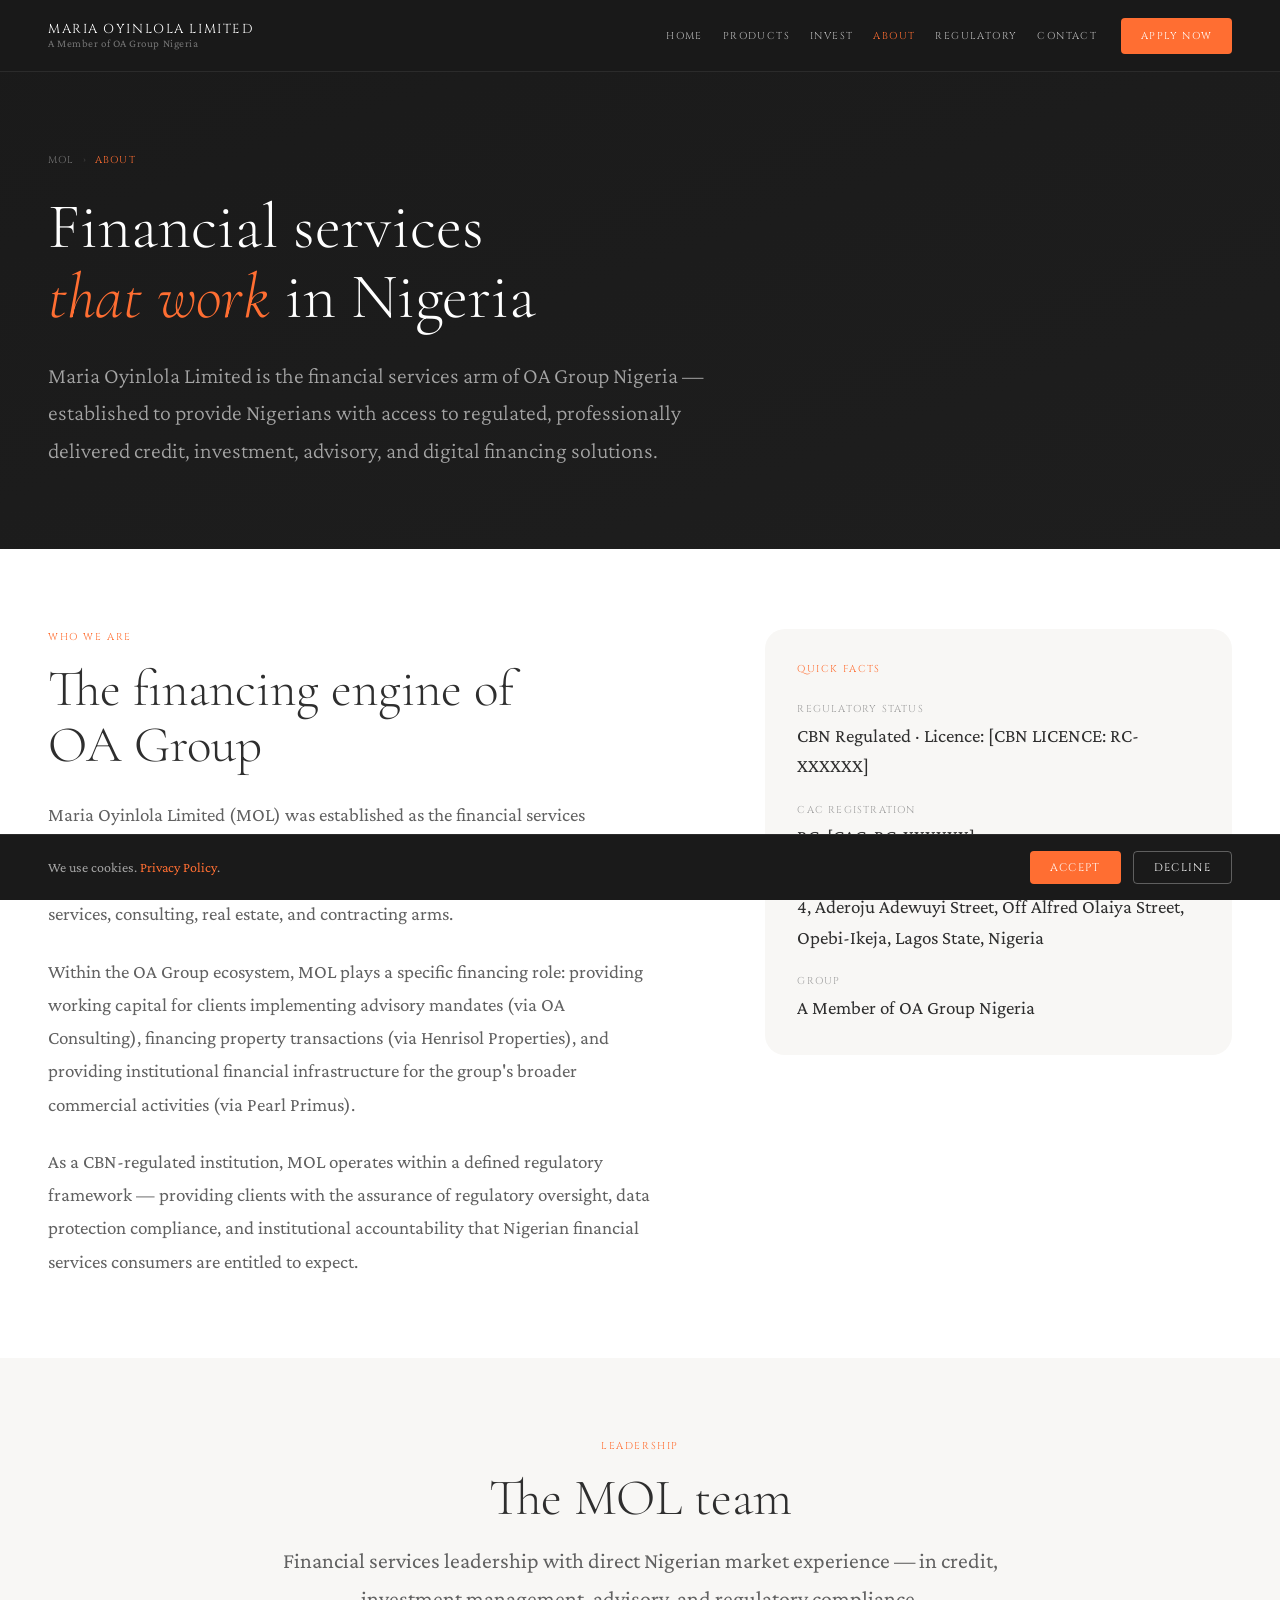
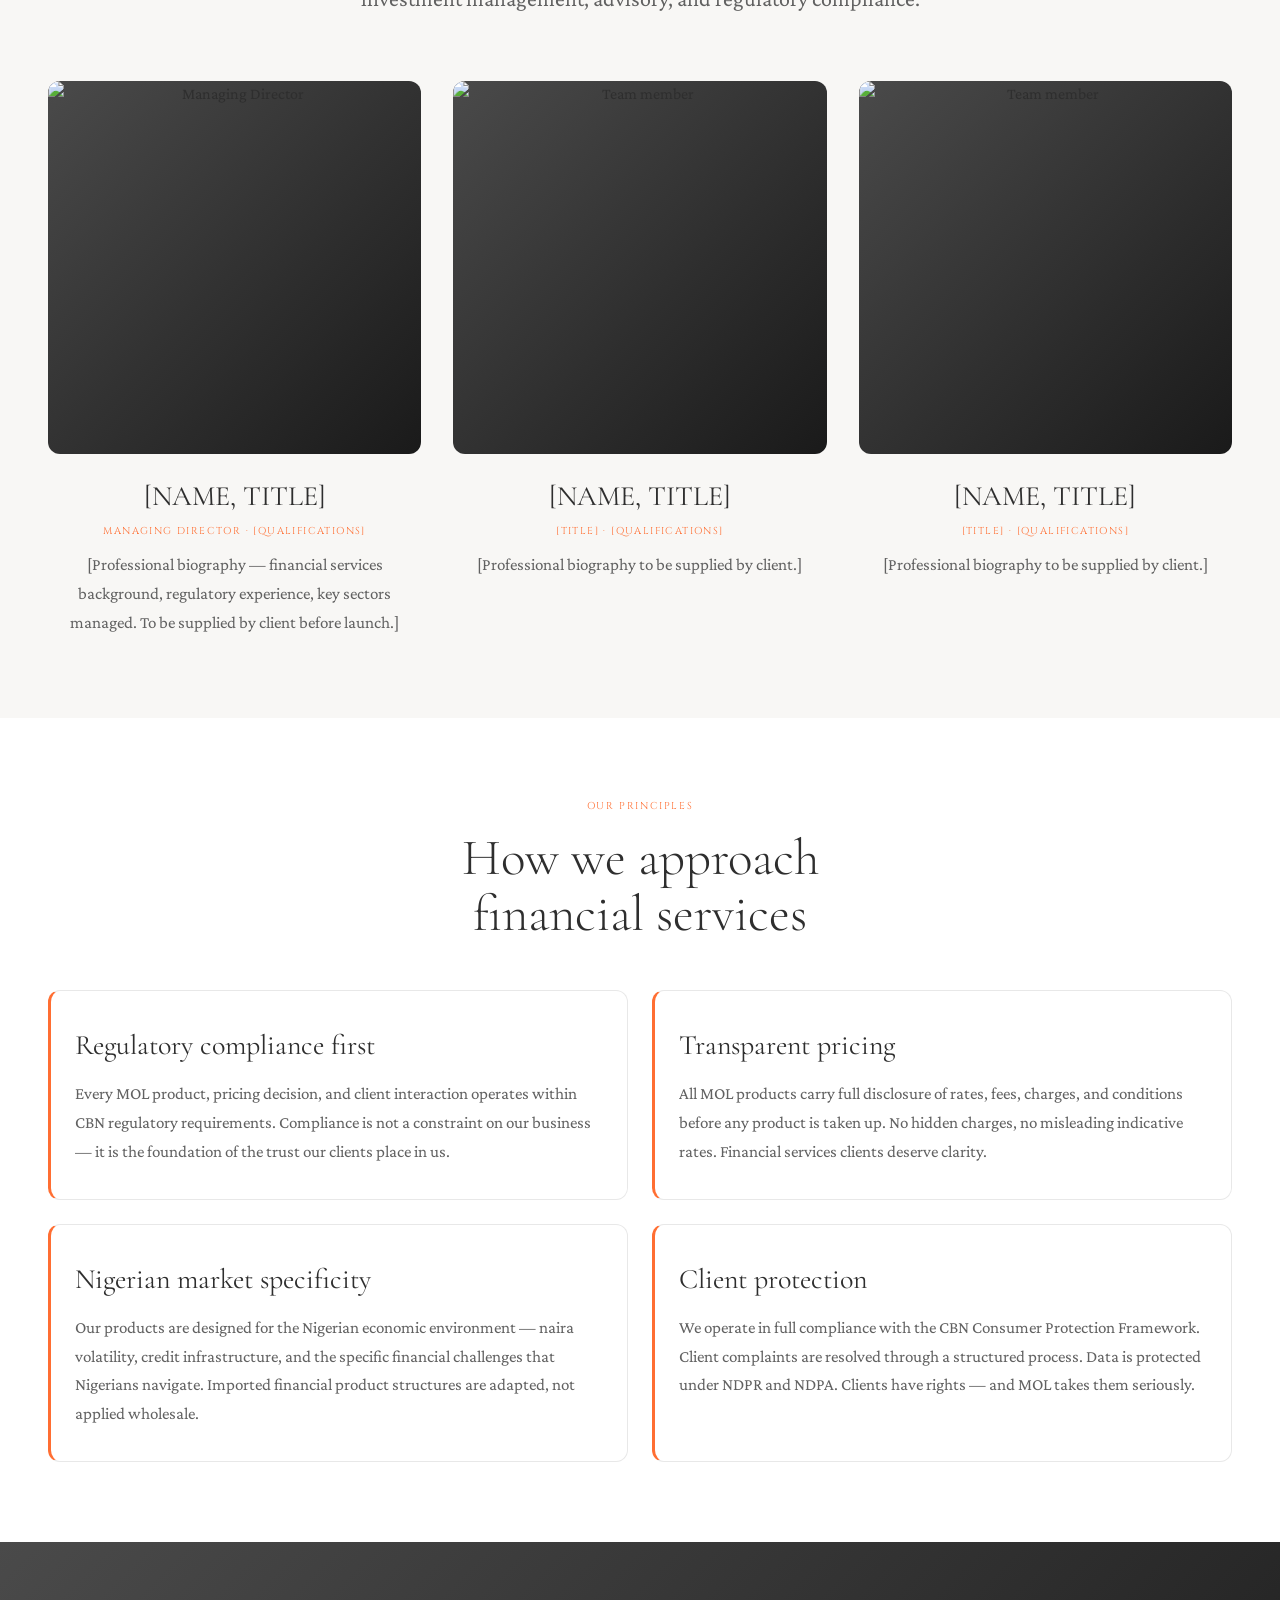
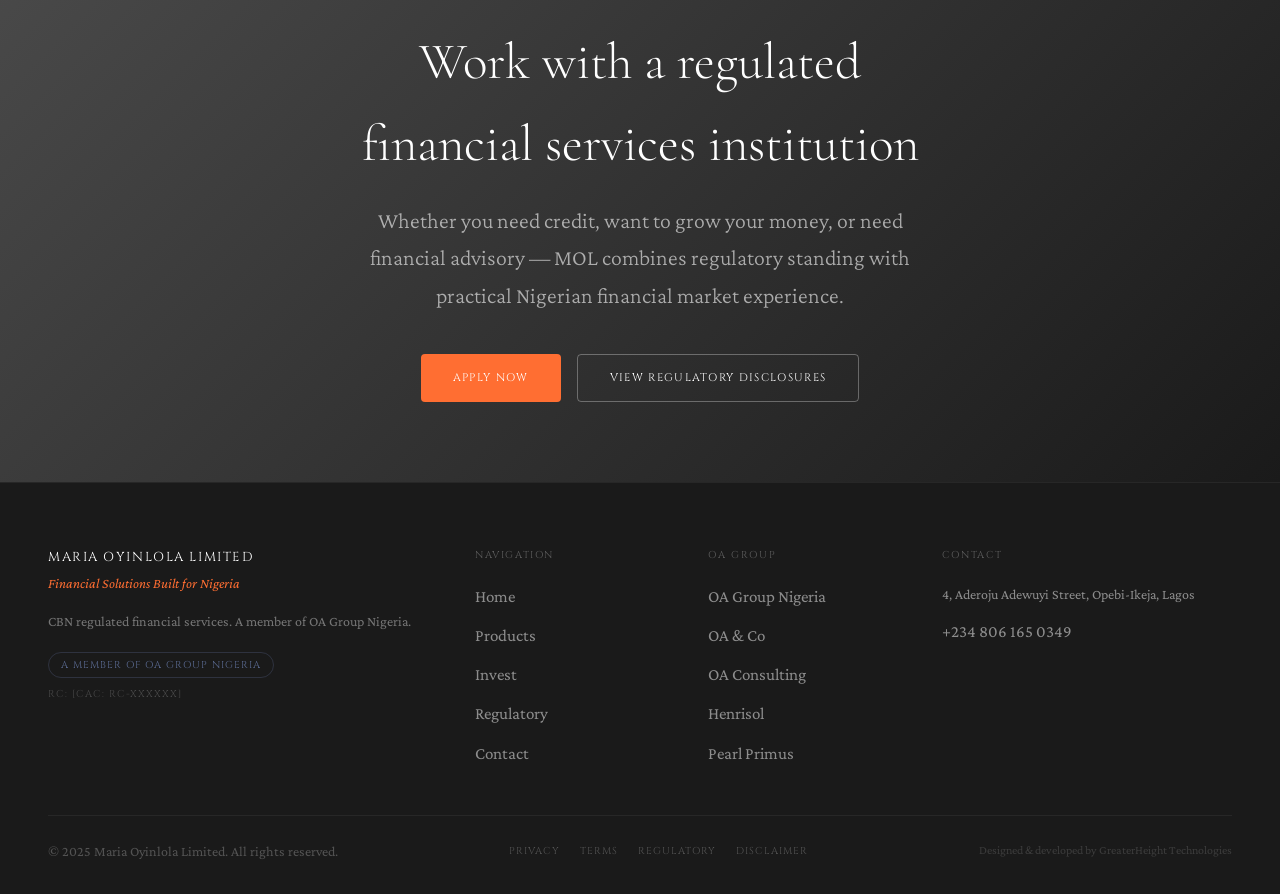
==== about/index.html @ 2ae00f6a "Update" ====
<!DOCTYPE html>
<html lang="en">
<head>
  <meta charset="UTF-8"><meta name="viewport" content="width=device-width, initial-scale=1.0">
  <title>About — Maria Oyinlola Limited | Regulated Financial Services | Lagos, Nigeria</title>
  <meta name="description" content="About Maria Oyinlola Limited — the financial services arm of OA Group Nigeria. Our institutional foundation, regulatory standing, team, and approach to financial services.">
  <link rel="canonical" href="https://mol.oagroupng.com/about/">
  <link rel="preconnect" href="https://fonts.googleapis.com"><link rel="preconnect" href="https://fonts.gstatic.com" crossorigin>
  <link href="https://fonts.googleapis.com/css2?family=Cinzel:wght@400;600;700&family=Cormorant+Garamond:ital,wght@0,300;0,400;0,600;1,300;1,400&family=Crimson+Pro:ital,wght@0,300;0,400;0,500;0,600;1,300;1,400&display=swap" rel="stylesheet">
  <link rel="stylesheet" href="/css/variables.css"><link rel="stylesheet" href="/css/styles.css"><link rel="stylesheet" href="/css/animations.css"><link rel="stylesheet" href="/css/responsive.css">
  <style>
    .page-hero{background:linear-gradient(160deg,var(--dark-bg) 0%,#1E1E1E 100%);padding-top:calc(var(--nav-height) + var(--sp-20));padding-bottom:var(--sp-20);}
    .team-grid{display:grid;grid-template-columns:repeat(3,1fr);gap:var(--sp-8);}
    .team-card{text-align:center;}
    .team-card__img{aspect-ratio:1;border-radius:var(--radius-lg);background:linear-gradient(135deg,var(--mol-grey-dark),var(--dark-bg));margin-bottom:var(--sp-5);overflow:hidden;}
    .team-card__img img{width:100%;height:100%;object-fit:cover;}
    .team-card__name{font-family:var(--font-display);font-size:var(--text-2xl);font-weight:400;color:var(--grey-800);margin-bottom:var(--sp-1);}
    .team-card__title{font-family:var(--font-label);font-size:10px;letter-spacing:0.14em;text-transform:uppercase;color:var(--mol-orange);margin-bottom:var(--sp-3);}
    .team-card__bio{font-family:var(--font-body);font-size:var(--text-base);color:var(--grey-600);line-height:1.7;}
    .pillar-grid{display:grid;grid-template-columns:repeat(2,1fr);gap:var(--sp-6);}
    .pillar{padding:var(--sp-8) var(--sp-6);border:1px solid var(--grey-100);border-radius:var(--radius-lg);border-left:3px solid var(--mol-orange);}
    .pillar__title{font-family:var(--font-display);font-size:var(--text-2xl);font-weight:400;color:var(--grey-800);margin-bottom:var(--sp-3);}
    .pillar__desc{font-family:var(--font-body);font-size:var(--text-base);color:var(--grey-600);line-height:1.7;}
    @media(max-width:1024px){.team-grid{grid-template-columns:repeat(2,1fr);}}
    @media(max-width:768px){.team-grid{grid-template-columns:1fr;}.pillar-grid{grid-template-columns:1fr;}}
  </style>
</head>
<body>
  <a href="#main" class="skip-link">Skip to main content</a>
  <nav class="nav" id="mainNav" role="navigation" aria-label="Main navigation">
    <div class="nav__inner">
      <a href="/" class="nav__logo"><span class="nav__logo-name">Maria Oyinlola Limited</span><span class="nav__logo-sub">A Member of OA Group Nigeria</span></a>
      <div class="nav__links"><a href="/" class="nav__link">Home</a><a href="/products/" class="nav__link">Products</a><a href="/invest/" class="nav__link">Invest</a><a href="/about/" class="nav__link nav__link--active">About</a><a href="/regulatory/" class="nav__link">Regulatory</a><a href="/contact/" class="nav__link">Contact</a></div>
      <a href="/contact/" class="nav__cta">Apply Now</a>
      <button class="nav__hamburger" id="navHamburger" aria-label="Open menu" aria-expanded="false" aria-controls="mobileMenu"><span></span><span></span><span></span></button>
    </div>
  </nav>
  <div class="nav__mobile" id="mobileMenu"><a href="/" class="nav__link">Home</a><a href="/products/" class="nav__link">Products</a><a href="/invest/" class="nav__link">Invest</a><a href="/about/" class="nav__link">About</a><a href="/regulatory/" class="nav__link">Regulatory</a><a href="/contact/" class="nav__link">Contact</a><a href="/contact/" class="nav__cta" style="margin-top:var(--sp-4);">Apply Now</a></div>

  <main id="main">
    <section class="page-hero">
      <div class="container">
        <nav aria-label="Breadcrumb" class="breadcrumb"><a href="/">MOL</a><span class="breadcrumb__sep">›</span><span class="breadcrumb__current">About</span></nav>
        <h1 style="font-family:var(--font-display);font-weight:300;font-size:clamp(2.5rem,5vw,5rem);color:var(--white);line-height:1.1;max-width:16ch;margin-bottom:var(--sp-6);">Financial services <em style="color:var(--mol-orange);">that work</em> in Nigeria</h1>
        <p style="font-family:var(--font-body);font-size:var(--text-xl);color:rgba(255,255,255,0.6);max-width:55ch;font-weight:300;line-height:1.7;">Maria Oyinlola Limited is the financial services arm of OA Group Nigeria — established to provide Nigerians with access to regulated, professionally delivered credit, investment, advisory, and digital financing solutions.</p>
      </div>
    </section>

    <section class="section">
      <div class="container">
        <div class="two-col two-col--wide">
          <div>
            <span class="section-label reveal">Who We Are</span>
            <h2 class="section-title reveal reveal--delay-1">The financing engine of OA Group</h2>
            <p class="section-body reveal reveal--delay-2" style="margin-bottom:var(--sp-6);">Maria Oyinlola Limited (MOL) was established as the financial services company within OA Group Nigeria — providing the group's ecosystem with a regulated financing capability that complements the group's professional services, consulting, real estate, and contracting arms.</p>
            <p class="section-body reveal reveal--delay-3" style="margin-bottom:var(--sp-6);">Within the OA Group ecosystem, MOL plays a specific financing role: providing working capital for clients implementing advisory mandates (via OA Consulting), financing property transactions (via Henrisol Properties), and providing institutional financial infrastructure for the group's broader commercial activities (via Pearl Primus).</p>
            <p class="section-body reveal reveal--delay-4">As a CBN-regulated institution, MOL operates within a defined regulatory framework — providing clients with the assurance of regulatory oversight, data protection compliance, and institutional accountability that Nigerian financial services consumers are entitled to expect.</p>
          </div>
          <div class="reveal reveal--delay-1">
            <div style="background:var(--off-white);border-radius:var(--radius-xl);padding:var(--sp-8);">
              <div style="font-family:var(--font-label);font-size:10px;letter-spacing:0.14em;text-transform:uppercase;color:var(--mol-orange);margin-bottom:var(--sp-6);">Quick Facts</div>
              <div style="display:flex;flex-direction:column;gap:var(--sp-5);">
                <div><div style="font-family:var(--font-label);font-size:10px;letter-spacing:0.12em;text-transform:uppercase;color:var(--grey-400);margin-bottom:var(--sp-1);">Regulatory Status</div><div style="font-family:var(--font-body);font-size:var(--text-lg);color:var(--grey-800);">CBN Regulated · Licence: [CBN LICENCE: RC-XXXXXX]</div></div>
                <div><div style="font-family:var(--font-label);font-size:10px;letter-spacing:0.12em;text-transform:uppercase;color:var(--grey-400);margin-bottom:var(--sp-1);">CAC Registration</div><div style="font-family:var(--font-body);font-size:var(--text-lg);color:var(--grey-800);">RC: [CAC: RC-XXXXXX]</div></div>
                <div><div style="font-family:var(--font-label);font-size:10px;letter-spacing:0.12em;text-transform:uppercase;color:var(--grey-400);margin-bottom:var(--sp-1);">Registered Office</div><div style="font-family:var(--font-body);font-size:var(--text-lg);color:var(--grey-800);">4, Aderoju Adewuyi Street, Off Alfred Olaiya Street, Opebi-Ikeja, Lagos State, Nigeria</div></div>
                <div><div style="font-family:var(--font-label);font-size:10px;letter-spacing:0.12em;text-transform:uppercase;color:var(--grey-400);margin-bottom:var(--sp-1);">Group</div><div style="font-family:var(--font-body);font-size:var(--text-lg);color:var(--grey-800);">A Member of OA Group Nigeria</div></div>
              </div>
            </div>
          </div>
        </div>
      </div>
    </section>

    <section class="section" style="background:var(--off-white);">
      <div class="container">
        <div style="text-align:center;margin-bottom:var(--sp-16);">
          <span class="section-label reveal">Leadership</span>
          <h2 class="section-title reveal reveal--delay-1" style="margin:0 auto var(--sp-4);">The MOL team</h2>
          <p class="lead reveal reveal--delay-2" style="margin:0 auto;text-align:center;">Financial services leadership with direct Nigerian market experience — in credit, investment management, advisory, and regulatory compliance.</p>
        </div>
        <div class="team-grid">
          <div class="team-card reveal">
            <div class="team-card__img"><img src="/images/principal-1.jpg" alt="Managing Director" loading="lazy"></div>
            <h3 class="team-card__name">[NAME, TITLE]</h3>
            <div class="team-card__title">Managing Director · [Qualifications]</div>
            <p class="team-card__bio">[Professional biography — financial services background, regulatory experience, key sectors managed. To be supplied by client before launch.]</p>
          </div>
          <div class="team-card reveal reveal--delay-1">
            <div class="team-card__img"><img src="/images/principal-2.jpg" alt="Team member" loading="lazy"></div>
            <h3 class="team-card__name">[NAME, TITLE]</h3>
            <div class="team-card__title">[Title] · [Qualifications]</div>
            <p class="team-card__bio">[Professional biography to be supplied by client.]</p>
          </div>
          <div class="team-card reveal reveal--delay-2">
            <div class="team-card__img"><img src="/images/principal-3.jpg" alt="Team member" loading="lazy"></div>
            <h3 class="team-card__name">[NAME, TITLE]</h3>
            <div class="team-card__title">[Title] · [Qualifications]</div>
            <p class="team-card__bio">[Professional biography to be supplied by client.]</p>
          </div>
        </div>
      </div>
    </section>

    <section class="section">
      <div class="container">
        <div style="text-align:center;margin-bottom:var(--sp-12);">
          <span class="section-label reveal">Our Principles</span>
          <h2 class="section-title reveal reveal--delay-1" style="margin:0 auto var(--sp-4);">How we approach financial services</h2>
        </div>
        <div class="pillar-grid">
          <div class="pillar reveal">
            <h3 class="pillar__title">Regulatory compliance first</h3>
            <p class="pillar__desc">Every MOL product, pricing decision, and client interaction operates within CBN regulatory requirements. Compliance is not a constraint on our business — it is the foundation of the trust our clients place in us.</p>
          </div>
          <div class="pillar reveal reveal--delay-1">
            <h3 class="pillar__title">Transparent pricing</h3>
            <p class="pillar__desc">All MOL products carry full disclosure of rates, fees, charges, and conditions before any product is taken up. No hidden charges, no misleading indicative rates. Financial services clients deserve clarity.</p>
          </div>
          <div class="pillar reveal reveal--delay-2">
            <h3 class="pillar__title">Nigerian market specificity</h3>
            <p class="pillar__desc">Our products are designed for the Nigerian economic environment — naira volatility, credit infrastructure, and the specific financial challenges that Nigerians navigate. Imported financial product structures are adapted, not applied wholesale.</p>
          </div>
          <div class="pillar reveal reveal--delay-3">
            <h3 class="pillar__title">Client protection</h3>
            <p class="pillar__desc">We operate in full compliance with the CBN Consumer Protection Framework. Client complaints are resolved through a structured process. Data is protected under NDPR and NDPA. Clients have rights — and MOL takes them seriously.</p>
          </div>
        </div>
      </div>
    </section>

    <section class="cta-banner">
      <div class="cta-banner__content">
        <h2 class="cta-banner__title reveal">Work with a regulated financial services institution</h2>
        <p class="cta-banner__sub reveal reveal--delay-1">Whether you need credit, want to grow your money, or need financial advisory — MOL combines regulatory standing with practical Nigerian financial market experience.</p>
        <div class="cta-banner__actions reveal reveal--delay-2">
          <a href="/contact/" class="btn btn-orange">Apply Now</a>
          <a href="/regulatory/" class="btn btn-outline">View Regulatory Disclosures</a>
        </div>
      </div>
    </section>
  </main>

  <footer class="footer" role="contentinfo"><div class="container"><div class="footer__grid"><div><div class="footer__brand-name">Maria Oyinlola Limited</div><div class="footer__brand-tag">Financial Solutions Built for Nigeria</div><p class="footer__desc">CBN regulated financial services. A member of OA Group Nigeria.</p><a href="https://oagroupng.com" class="footer__group-badge" target="_blank" rel="noopener">A Member of OA Group Nigeria</a><div class="footer__cac">RC: [CAC: RC-XXXXXX]</div></div><div><div class="footer__col-title">Navigation</div><nav class="footer__links"><a href="/" class="footer__link">Home</a><a href="/products/" class="footer__link">Products</a><a href="/invest/" class="footer__link">Invest</a><a href="/regulatory/" class="footer__link">Regulatory</a><a href="/contact/" class="footer__link">Contact</a></nav></div><div><div class="footer__col-title">OA Group</div><nav class="footer__links"><a href="https://oagroupng.com" class="footer__link" target="_blank" rel="noopener">OA Group Nigeria</a><a href="https://olusola-adekanola.oagroupng.com" class="footer__link" target="_blank" rel="noopener">OA & Co</a><a href="https://oaconsulting.oagroupng.com" class="footer__link" target="_blank" rel="noopener">OA Consulting</a><a href="https://henrisol.oagroupng.com" class="footer__link" target="_blank" rel="noopener">Henrisol</a><a href="https://pearlprimus.oagroupng.com" class="footer__link" target="_blank" rel="noopener">Pearl Primus</a></nav></div><div><div class="footer__col-title">Contact</div><address style="font-style:normal;"><p class="footer__contact-item">4, Aderoju Adewuyi Street, Opebi-Ikeja, Lagos</p><p class="footer__contact-item"><a href="tel:+2348061650349" class="footer__link">+234 806 165 0349</a></p></address></div></div><div class="footer__bottom"><p class="footer__copy">© 2025 Maria Oyinlola Limited. All rights reserved.</p><nav class="footer__legal"><a href="/privacy/">Privacy</a><a href="/terms/">Terms</a><a href="/regulatory/">Regulatory</a><a href="/disclaimer/">Disclaimer</a></nav><p class="footer__dev">Designed & developed by GreaterHeight Technologies</p></div></div></footer>
  <button id="backToTop" aria-label="Back to top" style="position:fixed;bottom:2rem;right:2rem;width:44px;height:44px;border-radius:50%;background:var(--mol-orange);border:none;color:var(--white);font-size:18px;display:flex;align-items:center;justify-content:center;opacity:0;pointer-events:none;transition:opacity 0.3s;z-index:500;cursor:pointer;">↑</button>
  <div class="cookie-banner" id="cookieBanner"><p class="cookie-banner__text">We use cookies. <a href="/privacy/" style="color:var(--mol-orange);">Privacy Policy</a>.</p><div class="cookie-banner__actions"><button id="cookieAccept" class="btn btn-orange" style="padding:0.5rem 1.25rem;font-size:11px;">Accept</button><button id="cookieDecline" class="btn btn-outline" style="padding:0.5rem 1.25rem;font-size:11px;">Decline</button></div></div>
  <script src="/js/navigation.js" defer></script><script src="/js/main.js" defer></script>
</body>
</html>
---- css/variables.css ----
/* ============================================================
   MOL — Maria Oyinlola Limited — CSS Custom Properties
   Primary: #707070 | Accent: #FF6E32 | Support: #D9D9D9
   ============================================================ */
:root {
  --mol-grey:       #707070;
  --mol-grey-dark:  #4A4A4A;
  --mol-grey-mid:   #5C5C5C;
  --mol-grey-light: #D9D9D9;
  --mol-orange:     #FF6E32;
  --mol-orange-dark:#E05A20;
  --mol-orange-pale:#FFF0E8;
  --dark-bg:        #1A1A1A;
  --dark-mid:       #242424;
  --dark-card:      #2E2E2E;
  --white:          #FFFFFF;
  --off-white:      #F8F7F5;
  --grey-50:        #F5F5F5;
  --grey-100:       #E8E8E8;
  --grey-200:       #D0D0D0;
  --grey-400:       #9E9E9E;
  --grey-600:       #616161;
  --grey-700:       #424242;
  --grey-800:       #2E2E2E;
  --group-blue:     #5C6C94;
  --font-display:   'Cormorant Garamond', Georgia, serif;
  --font-label:     'Cinzel', 'Times New Roman', serif;
  --font-body:      'Crimson Pro', Georgia, serif;
  --text-xs:   0.75rem;    --text-sm:   0.875rem;
  --text-base: 1.0625rem;  --text-lg:   1.1875rem;
  --text-xl:   1.375rem;   --text-2xl:  1.75rem;
  --text-3xl:  2.25rem;    --text-4xl:  2.875rem;
  --text-5xl:  3.75rem;    --text-6xl:  5rem;
  --sp-1:0.25rem; --sp-2:0.5rem;  --sp-3:0.75rem; --sp-4:1rem;
  --sp-5:1.25rem; --sp-6:1.5rem;  --sp-8:2rem;    --sp-10:2.5rem;
  --sp-12:3rem;   --sp-16:4rem;   --sp-20:5rem;   --sp-24:6rem;
  --nav-height: 72px;
  --max-width:  1280px;
  --gutter:     clamp(1.25rem, 5vw, 3rem);
  --radius-sm:  4px;  --radius-md: 8px;
  --radius-lg:  12px; --radius-xl: 20px; --radius-full: 999px;
  --shadow-sm: 0 1px 3px rgba(0,0,0,0.08);
  --shadow-md: 0 4px 16px rgba(0,0,0,0.10);
  --shadow-lg: 0 8px 32px rgba(0,0,0,0.12);
  --duration-fast: 0.15s;
  --duration:      0.25s;
  --ease:          cubic-bezier(0.4, 0, 0.2, 1);
}
---- css/styles.css ----
/* ============================================================
   MOL — Maria Oyinlola Limited — Core Styles
   ============================================================ */
*,*::before,*::after{box-sizing:border-box;margin:0;padding:0;}
html{scroll-behavior:smooth;-webkit-text-size-adjust:100%;}
body{font-family:var(--font-body);background:var(--white);color:var(--grey-800);line-height:1.6;}
img{max-width:100%;height:auto;display:block;}
a{color:inherit;text-decoration:none;}
button{cursor:pointer;font-family:inherit;border:none;background:none;}

.skip-link{position:absolute;top:-100px;left:0;z-index:1000;background:var(--mol-orange);color:var(--white);padding:0.75rem 1.5rem;font-family:var(--font-label);font-size:11px;letter-spacing:0.1em;}
.skip-link:focus{top:0;}

.container{width:100%;max-width:var(--max-width);margin:0 auto;padding:0 var(--gutter);}
.section{padding-block:var(--sp-20);}
.section--lg{padding-block:var(--sp-24);}

/* Navigation */
.nav{position:fixed;top:0;left:0;right:0;z-index:900;height:var(--nav-height);background:rgba(26,26,26,0.98);backdrop-filter:blur(12px);border-bottom:1px solid rgba(255,255,255,0.08);}
.nav__inner{display:flex;align-items:center;gap:var(--sp-6);height:100%;padding:0 var(--gutter);max-width:var(--max-width);margin:0 auto;}
.nav__logo{display:flex;flex-direction:column;line-height:1;text-decoration:none;}
.nav__logo-name{font-family:var(--font-label);font-size:13px;letter-spacing:0.12em;text-transform:uppercase;color:var(--white);}
.nav__logo-sub{font-family:var(--font-body);font-size:11px;color:rgba(255,255,255,0.4);letter-spacing:0.05em;margin-top:2px;}
.nav__links{display:flex;align-items:center;gap:var(--sp-5);margin-left:auto;}
.nav__link{font-family:var(--font-label);font-size:10px;letter-spacing:0.14em;text-transform:uppercase;color:rgba(255,255,255,0.7);transition:color var(--duration-fast);}
.nav__link:hover,.nav__link--active{color:var(--mol-orange);}
.nav__login{font-family:var(--font-label);font-size:10px;letter-spacing:0.12em;text-transform:uppercase;color:rgba(255,255,255,0.5);border:1px solid rgba(255,255,255,0.2);padding:0.5rem 1rem;border-radius:var(--radius-sm);transition:all var(--duration-fast);}
.nav__login:hover{color:var(--white);border-color:rgba(255,255,255,0.5);}
.nav__cta{font-family:var(--font-label);font-size:10px;letter-spacing:0.12em;text-transform:uppercase;background:var(--mol-orange);color:var(--white);padding:0.625rem 1.25rem;border-radius:var(--radius-sm);transition:background var(--duration-fast);flex-shrink:0;}
.nav__cta:hover{background:var(--mol-orange-dark);}
.nav__hamburger{display:none;flex-direction:column;gap:5px;padding:0.5rem;margin-left:var(--sp-3);}
.nav__hamburger span{display:block;width:22px;height:2px;background:rgba(255,255,255,0.8);border-radius:2px;transition:all var(--duration);}
.nav__mobile{display:none;position:fixed;inset:0;top:var(--nav-height);background:var(--dark-bg);z-index:800;flex-direction:column;padding:var(--sp-6) var(--gutter);gap:var(--sp-4);overflow-y:auto;}
.nav__mobile.open{display:flex;}

.breadcrumb{font-family:var(--font-label);font-size:10px;letter-spacing:0.12em;text-transform:uppercase;display:flex;align-items:center;gap:var(--sp-2);color:rgba(255,255,255,0.4);margin-bottom:var(--sp-6);}
.breadcrumb a{color:rgba(255,255,255,0.4);transition:color var(--duration-fast);}
.breadcrumb a:hover{color:var(--mol-orange);}
.breadcrumb__sep{color:rgba(255,255,255,0.25);}
.breadcrumb__current{color:var(--mol-orange);}

/* Buttons */
.btn{display:inline-flex;align-items:center;gap:var(--sp-2);font-family:var(--font-label);font-size:11px;letter-spacing:0.12em;text-transform:uppercase;padding:0.875rem 2rem;border-radius:var(--radius-sm);transition:all var(--duration-fast);cursor:pointer;text-decoration:none;white-space:nowrap;}
.btn-orange{background:var(--mol-orange);color:var(--white);}
.btn-orange:hover{background:var(--mol-orange-dark);}
.btn-outline{background:transparent;color:var(--white);border:1px solid rgba(255,255,255,0.3);}
.btn-outline:hover{border-color:var(--mol-orange);color:var(--mol-orange);}
.btn-secondary{background:transparent;color:var(--mol-grey-dark);border:1px solid var(--grey-200);}
.btn-secondary:hover{background:var(--mol-orange-pale);border-color:var(--mol-orange);color:var(--mol-orange);}
.btn-dark{background:var(--dark-bg);color:var(--white);}
.btn-dark:hover{background:var(--grey-800);}

/* Typography */
.section-label{font-family:var(--font-label);font-size:10px;letter-spacing:0.16em;text-transform:uppercase;color:var(--mol-orange);display:block;margin-bottom:var(--sp-4);}
.section-title{font-family:var(--font-display);font-size:clamp(var(--text-3xl),4vw,var(--text-5xl));font-weight:300;color:var(--grey-800);line-height:1.1;margin-bottom:var(--sp-6);max-width:20ch;}
.section-title--light{color:var(--white);}
.section-body{font-family:var(--font-body);font-size:var(--text-lg);color:var(--grey-600);line-height:1.75;max-width:55ch;}
.lead{font-family:var(--font-body);font-size:var(--text-xl);color:var(--grey-600);line-height:1.7;max-width:60ch;}

.two-col{display:grid;grid-template-columns:1fr 1fr;gap:clamp(var(--sp-10),5vw,var(--sp-20));align-items:start;}
.two-col--wide{grid-template-columns:1.4fr 1fr;}

/* Trust badges */
.trust-badge{display:inline-flex;align-items:center;gap:var(--sp-2);font-family:var(--font-label);font-size:10px;letter-spacing:0.12em;text-transform:uppercase;padding:0.4rem 0.875rem;border-radius:var(--radius-full);border:1px solid;}
.trust-badge--reg{border-color:rgba(255,110,50,0.4);color:var(--mol-orange);background:rgba(255,110,50,0.08);}
.trust-badge--cac{border-color:rgba(255,255,255,0.25);color:rgba(255,255,255,0.6);}
.trust-badge--group{border-color:rgba(92,108,148,0.4);color:#AAB4C8;background:rgba(92,108,148,0.08);}
.trust-badge__dot{width:6px;height:6px;border-radius:50%;background:currentColor;flex-shrink:0;}

/* Segments */
.segments-grid{display:grid;grid-template-columns:repeat(5,1fr);gap:var(--sp-4);}
.segment-card{padding:var(--sp-6) var(--sp-4);border:1px solid var(--grey-100);border-radius:var(--radius-lg);text-align:center;cursor:pointer;transition:all var(--duration);}
.segment-card:hover{border-color:var(--mol-orange);background:var(--mol-orange-pale);}
.segment-card__icon{font-size:2rem;margin-bottom:var(--sp-3);}
.segment-card__name{font-family:var(--font-display);font-size:var(--text-lg);font-weight:400;color:var(--grey-800);margin-bottom:var(--sp-2);}
.segment-card__desc{font-family:var(--font-body);font-size:var(--text-sm);color:var(--grey-400);line-height:1.5;}

/* Products */
.products-grid{display:grid;grid-template-columns:repeat(3,1fr);gap:var(--sp-6);}
.product-card{border-radius:var(--radius-lg);border:1px solid var(--grey-100);overflow:hidden;background:var(--white);transition:transform var(--duration) var(--ease),box-shadow var(--duration) var(--ease);}
.product-card:hover{transform:translateY(-4px);box-shadow:var(--shadow-md);}
.product-card__header{padding:var(--sp-8) var(--sp-6);}
.product-card__icon{font-size:2rem;margin-bottom:var(--sp-4);}
.product-card__cat{font-family:var(--font-label);font-size:10px;letter-spacing:0.14em;text-transform:uppercase;color:var(--mol-orange);margin-bottom:var(--sp-3);}
.product-card__name{font-family:var(--font-display);font-size:var(--text-2xl);font-weight:400;color:var(--white);line-height:1.2;}
.product-card__body{padding:var(--sp-6);}
.product-card__desc{font-family:var(--font-body);font-size:var(--text-base);color:var(--grey-600);line-height:1.7;margin-bottom:var(--sp-4);}
.product-card__link{font-family:var(--font-label);font-size:11px;letter-spacing:0.1em;text-transform:uppercase;color:var(--mol-orange);display:inline-flex;align-items:center;gap:var(--sp-2);transition:gap var(--duration-fast);}
.product-card__link:hover{gap:var(--sp-3);}

/* Calculator */
.calculator{background:var(--dark-mid);border-radius:var(--radius-xl);padding:var(--sp-10);}
.calc-tabs{display:flex;gap:var(--sp-2);margin-bottom:var(--sp-8);}
.calc-tab{font-family:var(--font-label);font-size:10px;letter-spacing:0.12em;text-transform:uppercase;padding:0.5rem 1.25rem;border-radius:var(--radius-full);border:1px solid rgba(255,255,255,0.2);color:rgba(255,255,255,0.5);cursor:pointer;transition:all var(--duration-fast);background:none;}
.calc-tab.active{background:var(--mol-orange);border-color:var(--mol-orange);color:var(--white);}
.calc-panel{display:none;}
.calc-panel.active{display:block;}
.calc-row{display:grid;grid-template-columns:1fr 1fr;gap:var(--sp-6);margin-bottom:var(--sp-6);}
.calc-field label{font-family:var(--font-label);font-size:10px;letter-spacing:0.12em;text-transform:uppercase;color:rgba(255,255,255,0.5);display:block;margin-bottom:var(--sp-2);}
.calc-field input,.calc-field select{width:100%;background:rgba(255,255,255,0.08);border:1px solid rgba(255,255,255,0.12);border-radius:var(--radius-sm);padding:0.75rem 1rem;font-family:var(--font-body);font-size:var(--text-lg);color:var(--white);transition:border-color var(--duration-fast);}
.calc-field input:focus,.calc-field select:focus{outline:none;border-color:var(--mol-orange);}
.calc-field select option{background:var(--dark-bg);}
.calc-result{background:rgba(255,110,50,0.1);border:1px solid rgba(255,110,50,0.25);border-radius:var(--radius-md);padding:var(--sp-6);margin-top:var(--sp-6);}
.calc-result__label{font-family:var(--font-label);font-size:10px;letter-spacing:0.12em;text-transform:uppercase;color:var(--mol-orange);margin-bottom:var(--sp-2);}
.calc-result__value{font-family:var(--font-display);font-size:var(--text-4xl);font-weight:300;color:var(--white);}
.calc-result__note{font-family:var(--font-body);font-size:var(--text-sm);color:rgba(255,255,255,0.4);margin-top:var(--sp-2);font-style:italic;}

/* Blog */
.blog-grid{display:grid;grid-template-columns:repeat(3,1fr);gap:var(--sp-6);}
.blog-card{border-radius:var(--radius-lg);overflow:hidden;background:var(--white);border:1px solid var(--grey-100);transition:transform var(--duration) var(--ease),box-shadow var(--duration) var(--ease);}
.blog-card:hover{transform:translateY(-4px);box-shadow:var(--shadow-md);}
.blog-card__img{aspect-ratio:16/9;}
.blog-card__body{padding:var(--sp-6);}
.blog-card__cat{font-family:var(--font-label);font-size:10px;letter-spacing:0.14em;text-transform:uppercase;color:var(--mol-orange);display:block;margin-bottom:var(--sp-3);}
.blog-card__title{font-family:var(--font-display);font-size:var(--text-xl);font-weight:400;color:var(--grey-800);margin-bottom:var(--sp-3);line-height:1.3;}
.blog-card__excerpt{font-family:var(--font-body);font-size:var(--text-base);color:var(--grey-600);line-height:1.65;margin-bottom:var(--sp-4);}
.blog-card__meta{font-family:var(--font-label);font-size:10px;letter-spacing:0.1em;text-transform:uppercase;color:var(--grey-400);display:flex;gap:var(--sp-3);margin-bottom:var(--sp-4);}
.blog-card__link{font-family:var(--font-label);font-size:11px;letter-spacing:0.1em;text-transform:uppercase;color:var(--mol-orange);display:inline-flex;align-items:center;gap:var(--sp-2);transition:gap var(--duration-fast);}
.blog-card__link:hover{gap:var(--sp-3);}

/* CTA Banner */
.cta-banner{background:linear-gradient(135deg,var(--mol-grey-dark) 0%,var(--dark-bg) 100%);padding:var(--sp-20) 0;text-align:center;}
.cta-banner__content{max-width:700px;margin:0 auto;padding:0 var(--gutter);}
.cta-banner__title{font-family:var(--font-display);font-size:clamp(var(--text-3xl),4vw,var(--text-5xl));font-weight:300;color:var(--white);margin-bottom:var(--sp-4);}
.cta-banner__sub{font-family:var(--font-body);font-size:var(--text-xl);color:rgba(255,255,255,0.6);margin-bottom:var(--sp-10);font-weight:300;line-height:1.7;}
.cta-banner__actions{display:flex;gap:var(--sp-4);justify-content:center;flex-wrap:wrap;}

/* Cross-referral */
.cross-referral{background:var(--off-white);border-radius:var(--radius-xl);padding:var(--sp-8) var(--sp-10);display:flex;align-items:center;justify-content:space-between;gap:var(--sp-8);flex-wrap:wrap;}
.cross-referral__text{font-family:var(--font-body);font-size:var(--text-lg);color:var(--grey-700);line-height:1.6;}

/* Forms */
.form-group{margin-bottom:var(--sp-5);}
.form-label{font-family:var(--font-label);font-size:10px;letter-spacing:0.12em;text-transform:uppercase;color:var(--grey-600);display:block;margin-bottom:var(--sp-2);}
.form-input,.form-select,.form-textarea{width:100%;padding:0.875rem 1rem;border:1px solid var(--grey-200);border-radius:var(--radius-sm);font-family:var(--font-body);font-size:var(--text-base);color:var(--grey-800);background:var(--white);transition:border-color var(--duration-fast);}
.form-input:focus,.form-select:focus,.form-textarea:focus{outline:none;border-color:var(--mol-orange);}
.form-textarea{min-height:140px;resize:vertical;}
.form-row-2{display:grid;grid-template-columns:1fr 1fr;gap:var(--sp-5);}
.form-checkbox{display:flex;align-items:flex-start;gap:var(--sp-3);}
.form-checkbox-label{font-family:var(--font-body);font-size:var(--text-base);color:var(--grey-600);line-height:1.6;}
.form-error{font-family:var(--font-body);font-size:var(--text-sm);color:#c62828;margin-top:var(--sp-1);display:none;}
.form-group.error .form-error{display:block;}
.form-group.error .form-input,.form-group.error .form-select,.form-group.error .form-textarea{border-color:#c62828;}

/* Footer */
.footer{background:var(--dark-bg);padding-block:var(--sp-16) var(--sp-8);border-top:1px solid rgba(255,255,255,0.06);}
.footer__grid{display:grid;grid-template-columns:2fr 1fr 1fr 1.5fr;gap:var(--sp-10);margin-bottom:var(--sp-12);}
.footer__brand-name{font-family:var(--font-label);font-size:13px;letter-spacing:0.12em;text-transform:uppercase;color:var(--white);margin-bottom:var(--sp-1);}
.footer__brand-tag{font-family:var(--font-body);font-size:var(--text-sm);color:var(--mol-orange);margin-bottom:var(--sp-4);font-style:italic;}
.footer__desc{font-family:var(--font-body);font-size:var(--text-sm);color:rgba(255,255,255,0.4);line-height:1.7;margin-bottom:var(--sp-4);}
.footer__group-badge{display:inline-flex;align-items:center;gap:var(--sp-2);font-family:var(--font-label);font-size:10px;letter-spacing:0.1em;text-transform:uppercase;color:var(--group-blue);border:1px solid rgba(92,108,148,0.3);border-radius:var(--radius-full);padding:0.25rem 0.75rem;transition:color var(--duration-fast);margin-bottom:var(--sp-2);}
.footer__group-badge:hover{color:#AAB4C8;}
.footer__cac{font-family:var(--font-label);font-size:10px;letter-spacing:0.1em;text-transform:uppercase;color:rgba(255,255,255,0.2);}
.footer__col-title{font-family:var(--font-label);font-size:10px;letter-spacing:0.16em;text-transform:uppercase;color:rgba(255,255,255,0.3);margin-bottom:var(--sp-5);}
.footer__links{display:flex;flex-direction:column;gap:var(--sp-3);}
.footer__link{font-family:var(--font-body);font-size:var(--text-base);color:rgba(255,255,255,0.5);transition:color var(--duration-fast);}
.footer__link:hover{color:var(--mol-orange);}
.footer__contact-item{font-family:var(--font-body);font-size:var(--text-sm);color:rgba(255,255,255,0.5);line-height:1.65;margin-bottom:var(--sp-3);}
.footer__socials{display:flex;gap:var(--sp-3);margin-top:var(--sp-5);}
.footer__social{font-family:var(--font-label);font-size:11px;letter-spacing:0.06em;width:34px;height:34px;display:flex;align-items:center;justify-content:center;border:1px solid rgba(255,255,255,0.15);border-radius:var(--radius-sm);color:rgba(255,255,255,0.5);transition:all var(--duration-fast);}
.footer__social:hover{border-color:var(--mol-orange);color:var(--mol-orange);}
.footer__bottom{border-top:1px solid rgba(255,255,255,0.06);padding-top:var(--sp-6);display:flex;align-items:center;justify-content:space-between;flex-wrap:wrap;gap:var(--sp-4);}
.footer__copy{font-family:var(--font-body);font-size:var(--text-sm);color:rgba(255,255,255,0.25);}
.footer__legal{display:flex;gap:var(--sp-5);}
.footer__legal a{font-family:var(--font-label);font-size:10px;letter-spacing:0.1em;text-transform:uppercase;color:rgba(255,255,255,0.25);transition:color var(--duration-fast);}
.footer__legal a:hover{color:var(--mol-orange);}
.footer__dev{font-family:var(--font-body);font-size:var(--text-xs);color:rgba(255,255,255,0.15);}

/* Cookie */
.cookie-banner{position:fixed;bottom:0;left:0;right:0;z-index:800;background:var(--dark-bg);border-top:1px solid rgba(255,255,255,0.08);padding:var(--sp-4) var(--gutter);display:flex;align-items:center;justify-content:space-between;gap:var(--sp-8);flex-wrap:wrap;}
.cookie-banner--hidden{display:none;}
.cookie-banner__text{font-family:var(--font-body);font-size:var(--text-sm);color:rgba(255,255,255,0.6);}
.cookie-banner__actions{display:flex;gap:var(--sp-3);flex-shrink:0;}

/* Scroll-reveal */
.reveal{opacity:0;transform:translateY(24px);transition:opacity 0.6s var(--ease),transform 0.6s var(--ease);}
.reveal.visible{opacity:1;transform:none;}
.reveal--delay-1{transition-delay:0.1s;}
.reveal--delay-2{transition-delay:0.2s;}
.reveal--delay-3{transition-delay:0.3s;}
.reveal--delay-4{transition-delay:0.4s;}
---- css/animations.css ----
/* MOL — Animations */
@keyframes fadeUp { from { opacity:0; transform:translateY(32px); } to { opacity:1; transform:none; } }
@keyframes fadeIn { from { opacity:0; } to { opacity:1; } }
@keyframes pulse { 0%,100% { opacity:1; } 50% { opacity:0.6; } }
.animate-fade-up { animation: fadeUp 0.7s var(--ease) both; }
.animate-fade-in { animation: fadeIn 0.5s var(--ease) both; }
---- css/responsive.css ----
/* MOL — Responsive */
@media (max-width: 1280px) { .segments-grid { grid-template-columns: repeat(3,1fr); } }
@media (max-width: 1024px) {
  .two-col, .two-col--wide { grid-template-columns: 1fr; }
  .products-grid { grid-template-columns: repeat(2,1fr); }
  .blog-grid { grid-template-columns: repeat(2,1fr); }
  .footer__grid { grid-template-columns: 1fr 1fr; }
  .nav__links { display: none; }
  .nav__login { display: none; }
  .nav__hamburger { display: flex; }
  .calc-row { grid-template-columns: 1fr; }
}
@media (max-width: 768px) {
  .products-grid { grid-template-columns: 1fr; }
  .blog-grid { grid-template-columns: 1fr; }
  .segments-grid { grid-template-columns: repeat(2,1fr); }
  .footer__grid { grid-template-columns: 1fr; }
  .cross-referral { flex-direction: column; align-items: flex-start; }
  .form-row-2 { grid-template-columns: 1fr; }
  .cta-banner__actions { flex-direction: column; align-items: center; }
  .footer__bottom { flex-direction: column; align-items: flex-start; }
}
@media (max-width: 480px) {
  .segments-grid { grid-template-columns: 1fr 1fr; }
}
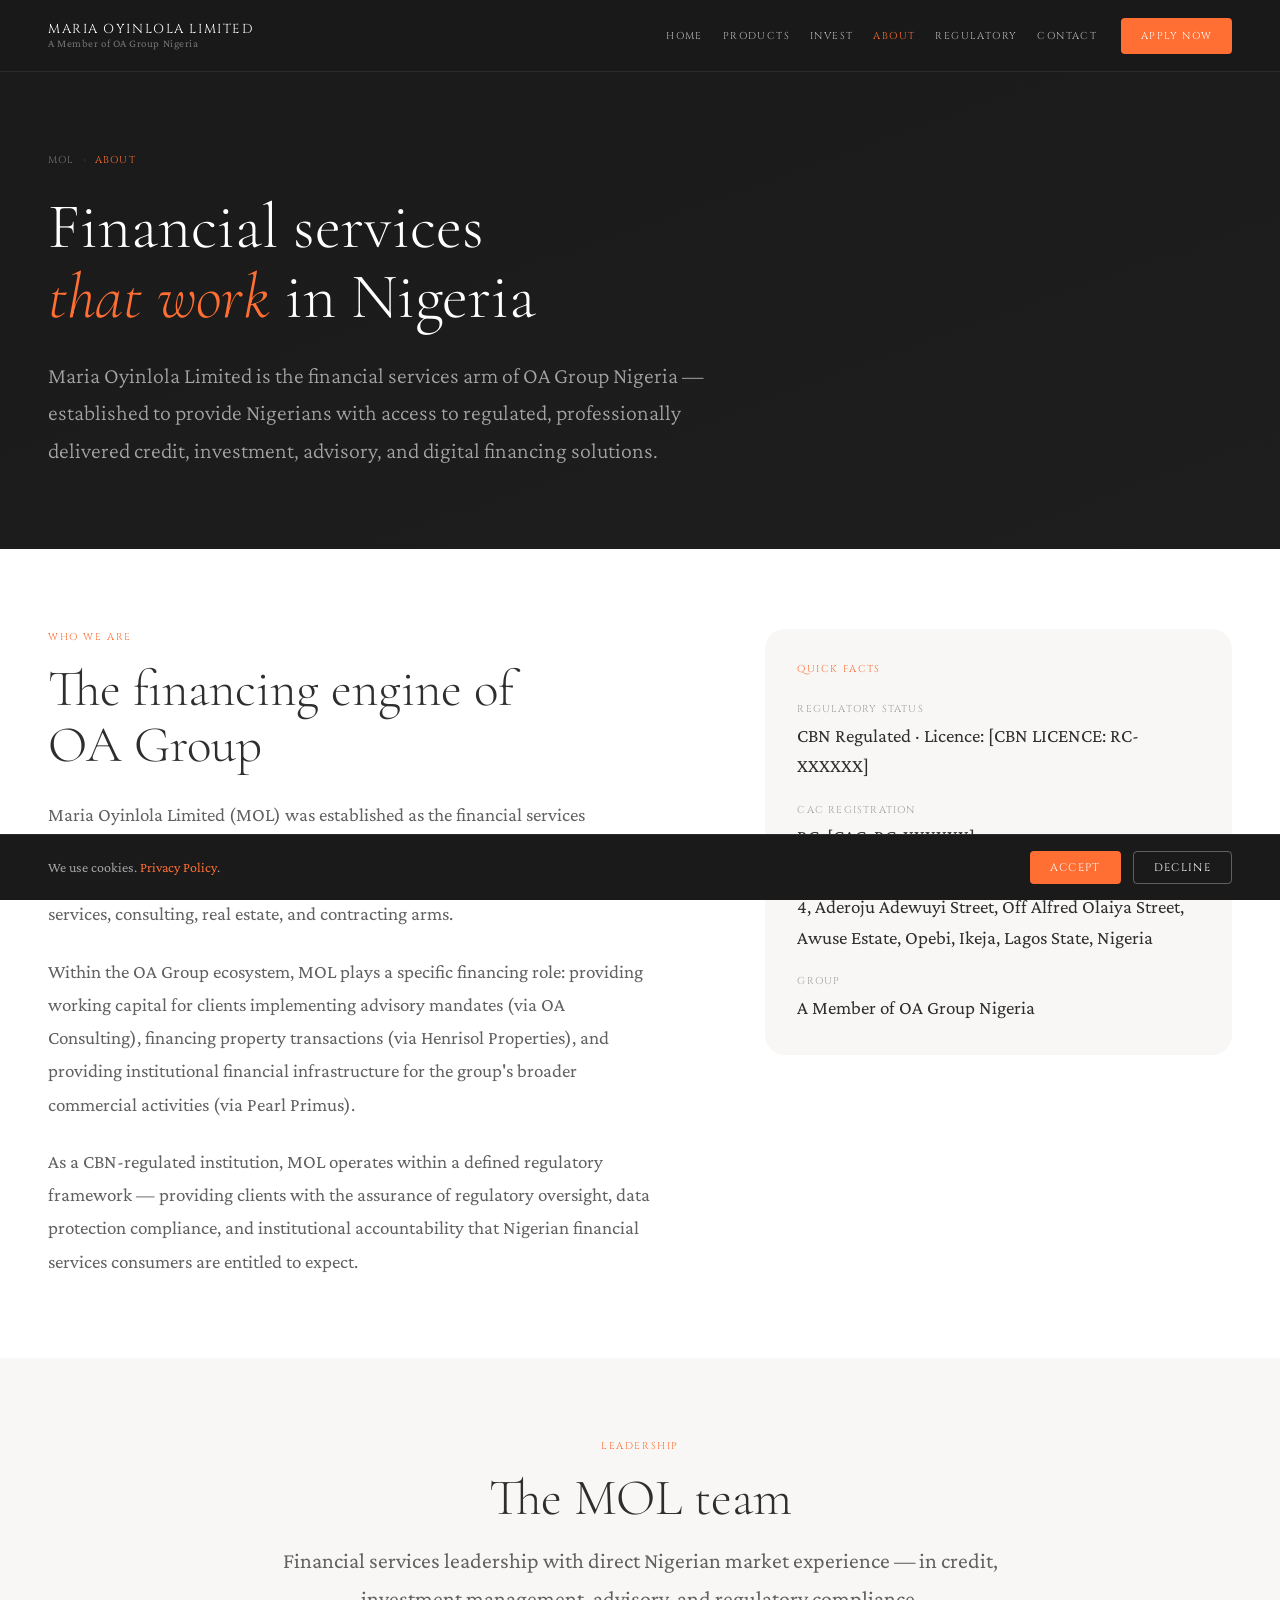
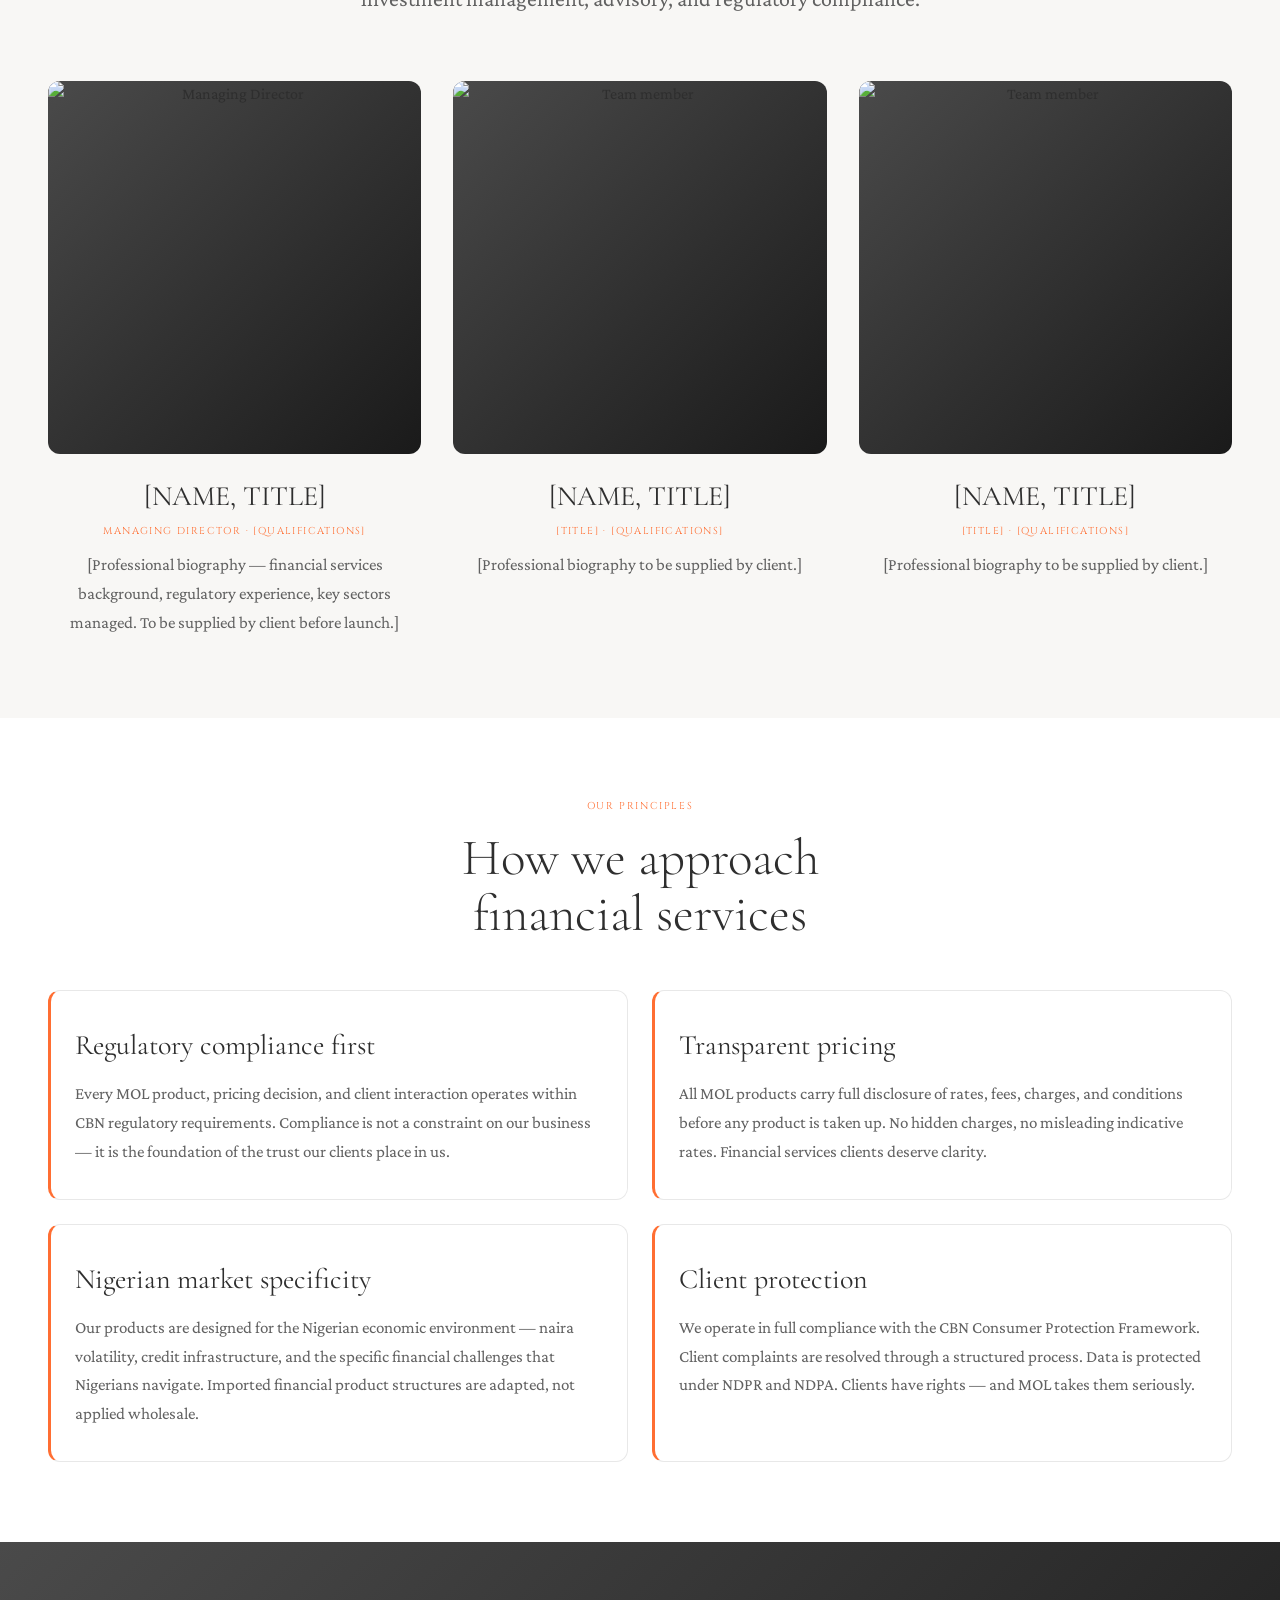
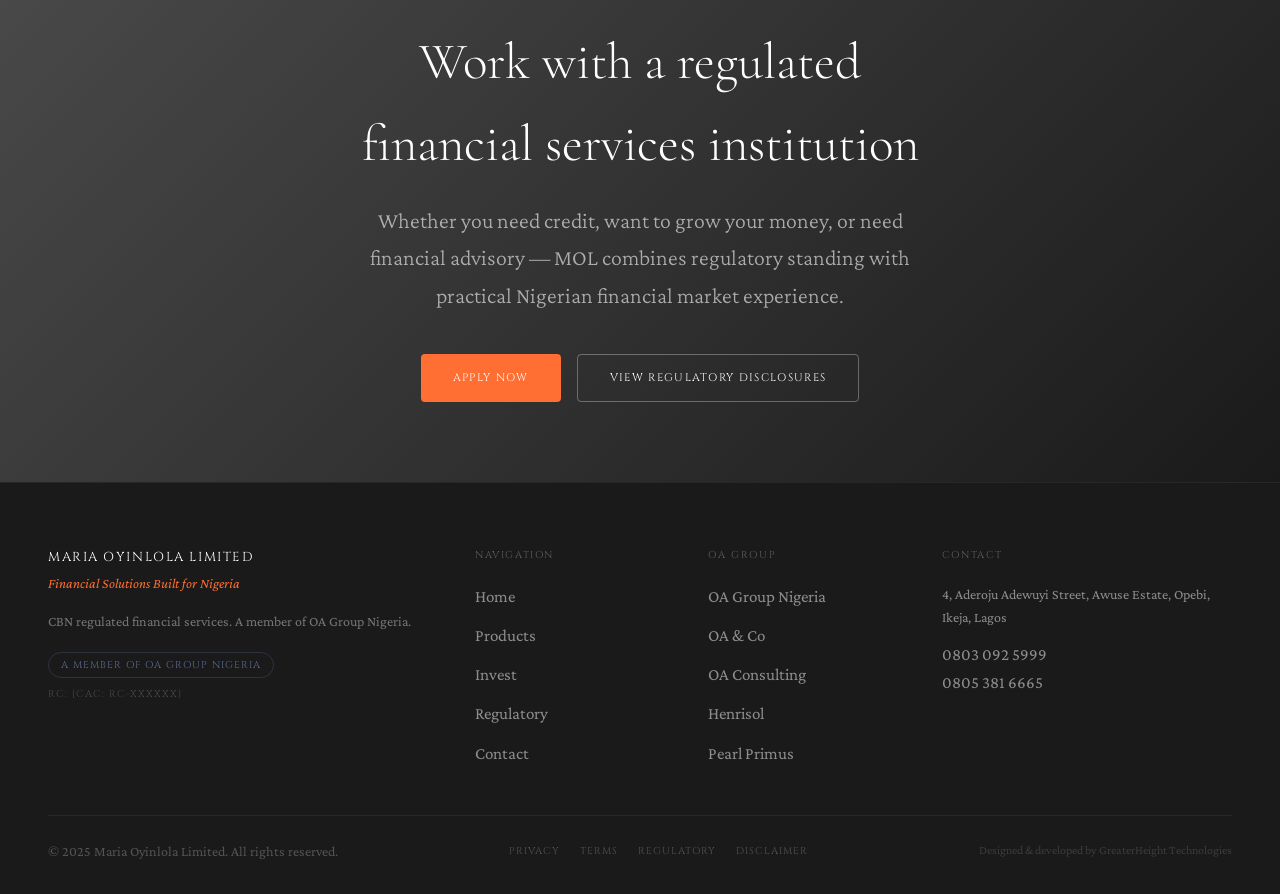
==== commit fd5403b3: "Update" ====
--- a/about/index.html
+++ b/about/index.html
@@ -62,7 +62,7 @@
               <div style="display:flex;flex-direction:column;gap:var(--sp-5);">
                 <div><div style="font-family:var(--font-label);font-size:10px;letter-spacing:0.12em;text-transform:uppercase;color:var(--grey-400);margin-bottom:var(--sp-1);">Regulatory Status</div><div style="font-family:var(--font-body);font-size:var(--text-lg);color:var(--grey-800);">CBN Regulated · Licence: [CBN LICENCE: RC-XXXXXX]</div></div>
                 <div><div style="font-family:var(--font-label);font-size:10px;letter-spacing:0.12em;text-transform:uppercase;color:var(--grey-400);margin-bottom:var(--sp-1);">CAC Registration</div><div style="font-family:var(--font-body);font-size:var(--text-lg);color:var(--grey-800);">RC: [CAC: RC-XXXXXX]</div></div>
-                <div><div style="font-family:var(--font-label);font-size:10px;letter-spacing:0.12em;text-transform:uppercase;color:var(--grey-400);margin-bottom:var(--sp-1);">Registered Office</div><div style="font-family:var(--font-body);font-size:var(--text-lg);color:var(--grey-800);">4, Aderoju Adewuyi Street, Off Alfred Olaiya Street, Opebi-Ikeja, Lagos State, Nigeria</div></div>
+                <div><div style="font-family:var(--font-label);font-size:10px;letter-spacing:0.12em;text-transform:uppercase;color:var(--grey-400);margin-bottom:var(--sp-1);">Registered Office</div><div style="font-family:var(--font-body);font-size:var(--text-lg);color:var(--grey-800);">4, Aderoju Adewuyi Street, Off Alfred Olaiya Street, Awuse Estate, Opebi, Ikeja, Lagos State, Nigeria</div></div>
                 <div><div style="font-family:var(--font-label);font-size:10px;letter-spacing:0.12em;text-transform:uppercase;color:var(--grey-400);margin-bottom:var(--sp-1);">Group</div><div style="font-family:var(--font-body);font-size:var(--text-lg);color:var(--grey-800);">A Member of OA Group Nigeria</div></div>
               </div>
             </div>
@@ -140,7 +140,7 @@
     </section>
   </main>
 
-  <footer class="footer" role="contentinfo"><div class="container"><div class="footer__grid"><div><div class="footer__brand-name">Maria Oyinlola Limited</div><div class="footer__brand-tag">Financial Solutions Built for Nigeria</div><p class="footer__desc">CBN regulated financial services. A member of OA Group Nigeria.</p><a href="https://oagroupng.com" class="footer__group-badge" target="_blank" rel="noopener">A Member of OA Group Nigeria</a><div class="footer__cac">RC: [CAC: RC-XXXXXX]</div></div><div><div class="footer__col-title">Navigation</div><nav class="footer__links"><a href="/" class="footer__link">Home</a><a href="/products/" class="footer__link">Products</a><a href="/invest/" class="footer__link">Invest</a><a href="/regulatory/" class="footer__link">Regulatory</a><a href="/contact/" class="footer__link">Contact</a></nav></div><div><div class="footer__col-title">OA Group</div><nav class="footer__links"><a href="https://oagroupng.com" class="footer__link" target="_blank" rel="noopener">OA Group Nigeria</a><a href="https://olusola-adekanola.oagroupng.com" class="footer__link" target="_blank" rel="noopener">OA & Co</a><a href="https://oaconsulting.oagroupng.com" class="footer__link" target="_blank" rel="noopener">OA Consulting</a><a href="https://henrisol.oagroupng.com" class="footer__link" target="_blank" rel="noopener">Henrisol</a><a href="https://pearlprimus.oagroupng.com" class="footer__link" target="_blank" rel="noopener">Pearl Primus</a></nav></div><div><div class="footer__col-title">Contact</div><address style="font-style:normal;"><p class="footer__contact-item">4, Aderoju Adewuyi Street, Opebi-Ikeja, Lagos</p><p class="footer__contact-item"><a href="tel:+2348061650349" class="footer__link">+234 806 165 0349</a></p></address></div></div><div class="footer__bottom"><p class="footer__copy">© 2025 Maria Oyinlola Limited. All rights reserved.</p><nav class="footer__legal"><a href="/privacy/">Privacy</a><a href="/terms/">Terms</a><a href="/regulatory/">Regulatory</a><a href="/disclaimer/">Disclaimer</a></nav><p class="footer__dev">Designed & developed by GreaterHeight Technologies</p></div></div></footer>
+  <footer class="footer" role="contentinfo"><div class="container"><div class="footer__grid"><div><div class="footer__brand-name">Maria Oyinlola Limited</div><div class="footer__brand-tag">Financial Solutions Built for Nigeria</div><p class="footer__desc">CBN regulated financial services. A member of OA Group Nigeria.</p><a href="https://oagroupng.com" class="footer__group-badge" target="_blank" rel="noopener">A Member of OA Group Nigeria</a><div class="footer__cac">RC: [CAC: RC-XXXXXX]</div></div><div><div class="footer__col-title">Navigation</div><nav class="footer__links"><a href="/" class="footer__link">Home</a><a href="/products/" class="footer__link">Products</a><a href="/invest/" class="footer__link">Invest</a><a href="/regulatory/" class="footer__link">Regulatory</a><a href="/contact/" class="footer__link">Contact</a></nav></div><div><div class="footer__col-title">OA Group</div><nav class="footer__links"><a href="https://oagroupng.com" class="footer__link" target="_blank" rel="noopener">OA Group Nigeria</a><a href="https://olusola-adekanola.oagroupng.com" class="footer__link" target="_blank" rel="noopener">OA & Co</a><a href="https://oaconsulting.oagroupng.com" class="footer__link" target="_blank" rel="noopener">OA Consulting</a><a href="https://henrisol.oagroupng.com" class="footer__link" target="_blank" rel="noopener">Henrisol</a><a href="https://pearlprimus.oagroupng.com" class="footer__link" target="_blank" rel="noopener">Pearl Primus</a></nav></div><div><div class="footer__col-title">Contact</div><address style="font-style:normal;"><p class="footer__contact-item">4, Aderoju Adewuyi Street, Awuse Estate, Opebi, Ikeja, Lagos</p><p class="footer__contact-item"><a href="tel:+2348030925999" class="footer__link">0803 092 5999</a><br><a href="tel:+2348053816665" class="footer__link">0805 381 6665</a></p></address></div></div><div class="footer__bottom"><p class="footer__copy">© 2025 Maria Oyinlola Limited. All rights reserved.</p><nav class="footer__legal"><a href="/privacy/">Privacy</a><a href="/terms/">Terms</a><a href="/regulatory/">Regulatory</a><a href="/disclaimer/">Disclaimer</a></nav><p class="footer__dev">Designed & developed by GreaterHeight Technologies</p></div></div></footer>
   <button id="backToTop" aria-label="Back to top" style="position:fixed;bottom:2rem;right:2rem;width:44px;height:44px;border-radius:50%;background:var(--mol-orange);border:none;color:var(--white);font-size:18px;display:flex;align-items:center;justify-content:center;opacity:0;pointer-events:none;transition:opacity 0.3s;z-index:500;cursor:pointer;">↑</button>
   <div class="cookie-banner" id="cookieBanner"><p class="cookie-banner__text">We use cookies. <a href="/privacy/" style="color:var(--mol-orange);">Privacy Policy</a>.</p><div class="cookie-banner__actions"><button id="cookieAccept" class="btn btn-orange" style="padding:0.5rem 1.25rem;font-size:11px;">Accept</button><button id="cookieDecline" class="btn btn-outline" style="padding:0.5rem 1.25rem;font-size:11px;">Decline</button></div></div>
   <script src="/js/navigation.js" defer></script><script src="/js/main.js" defer></script>
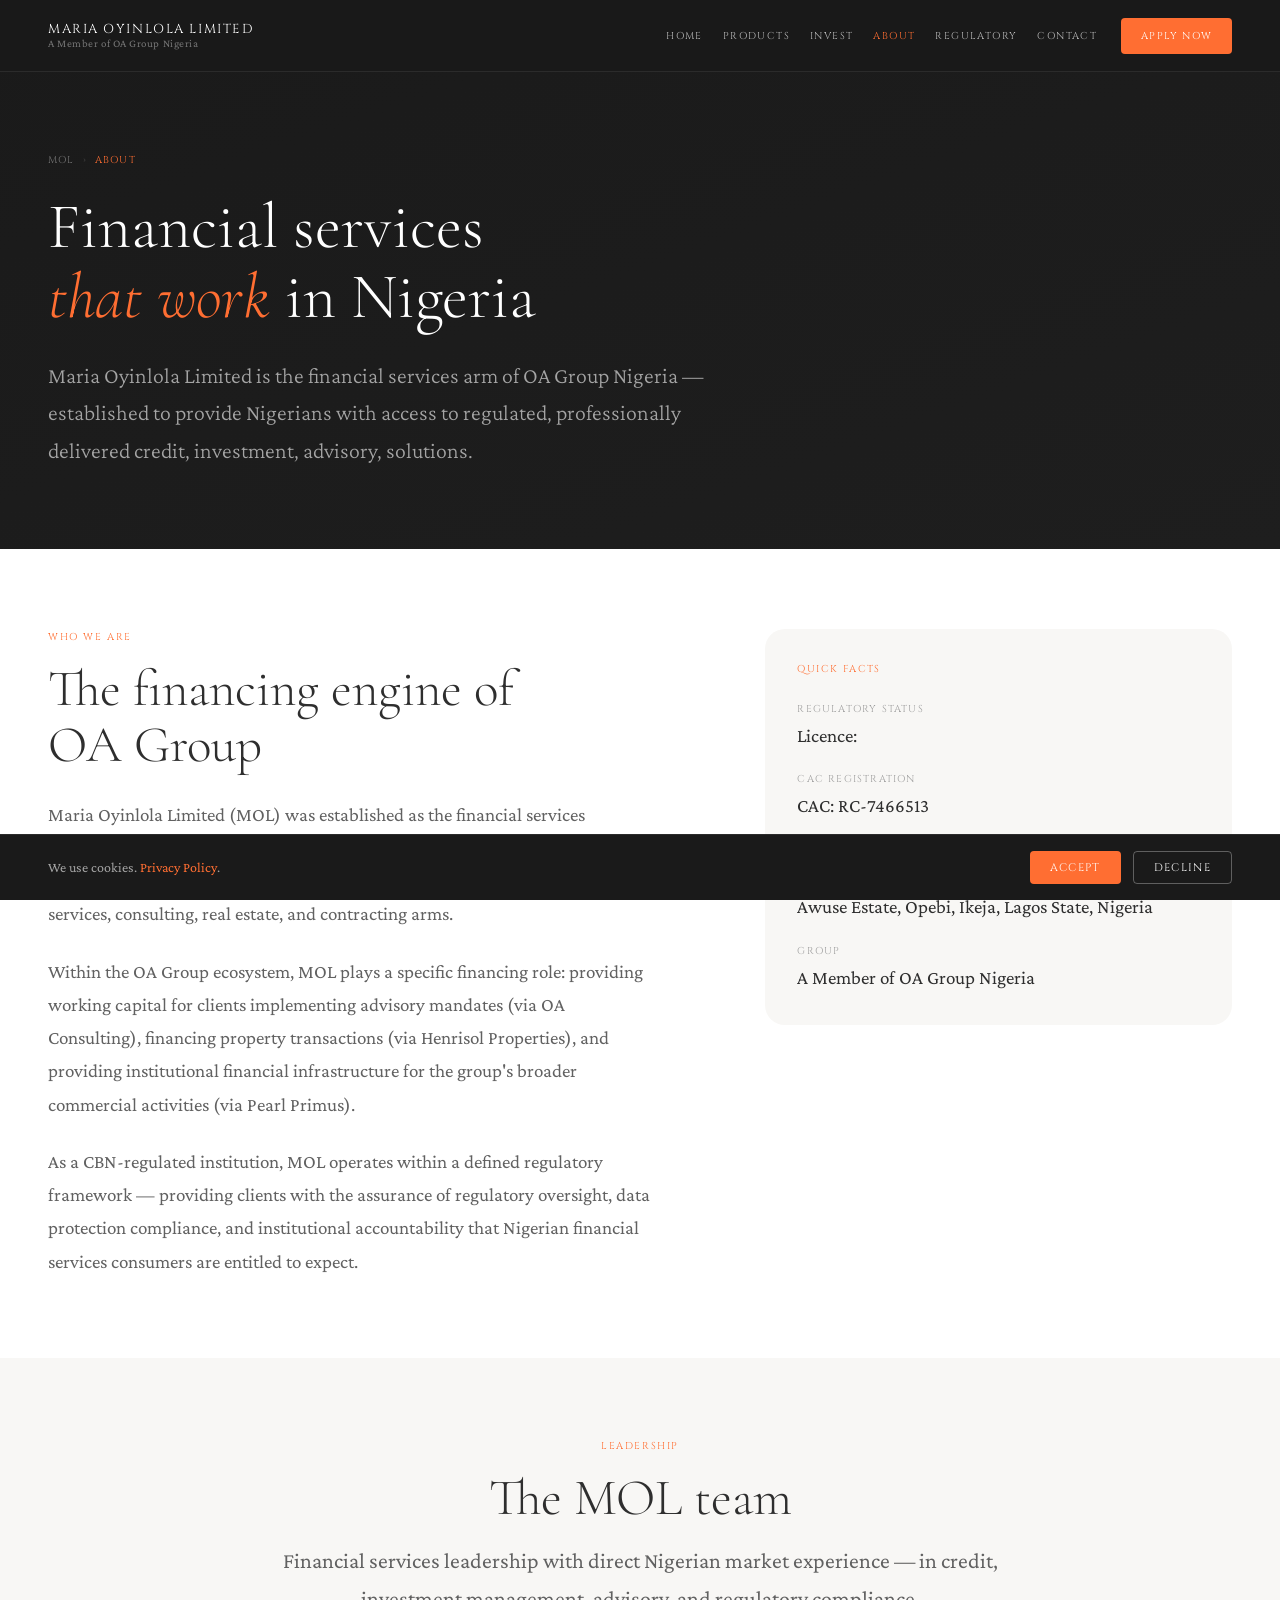
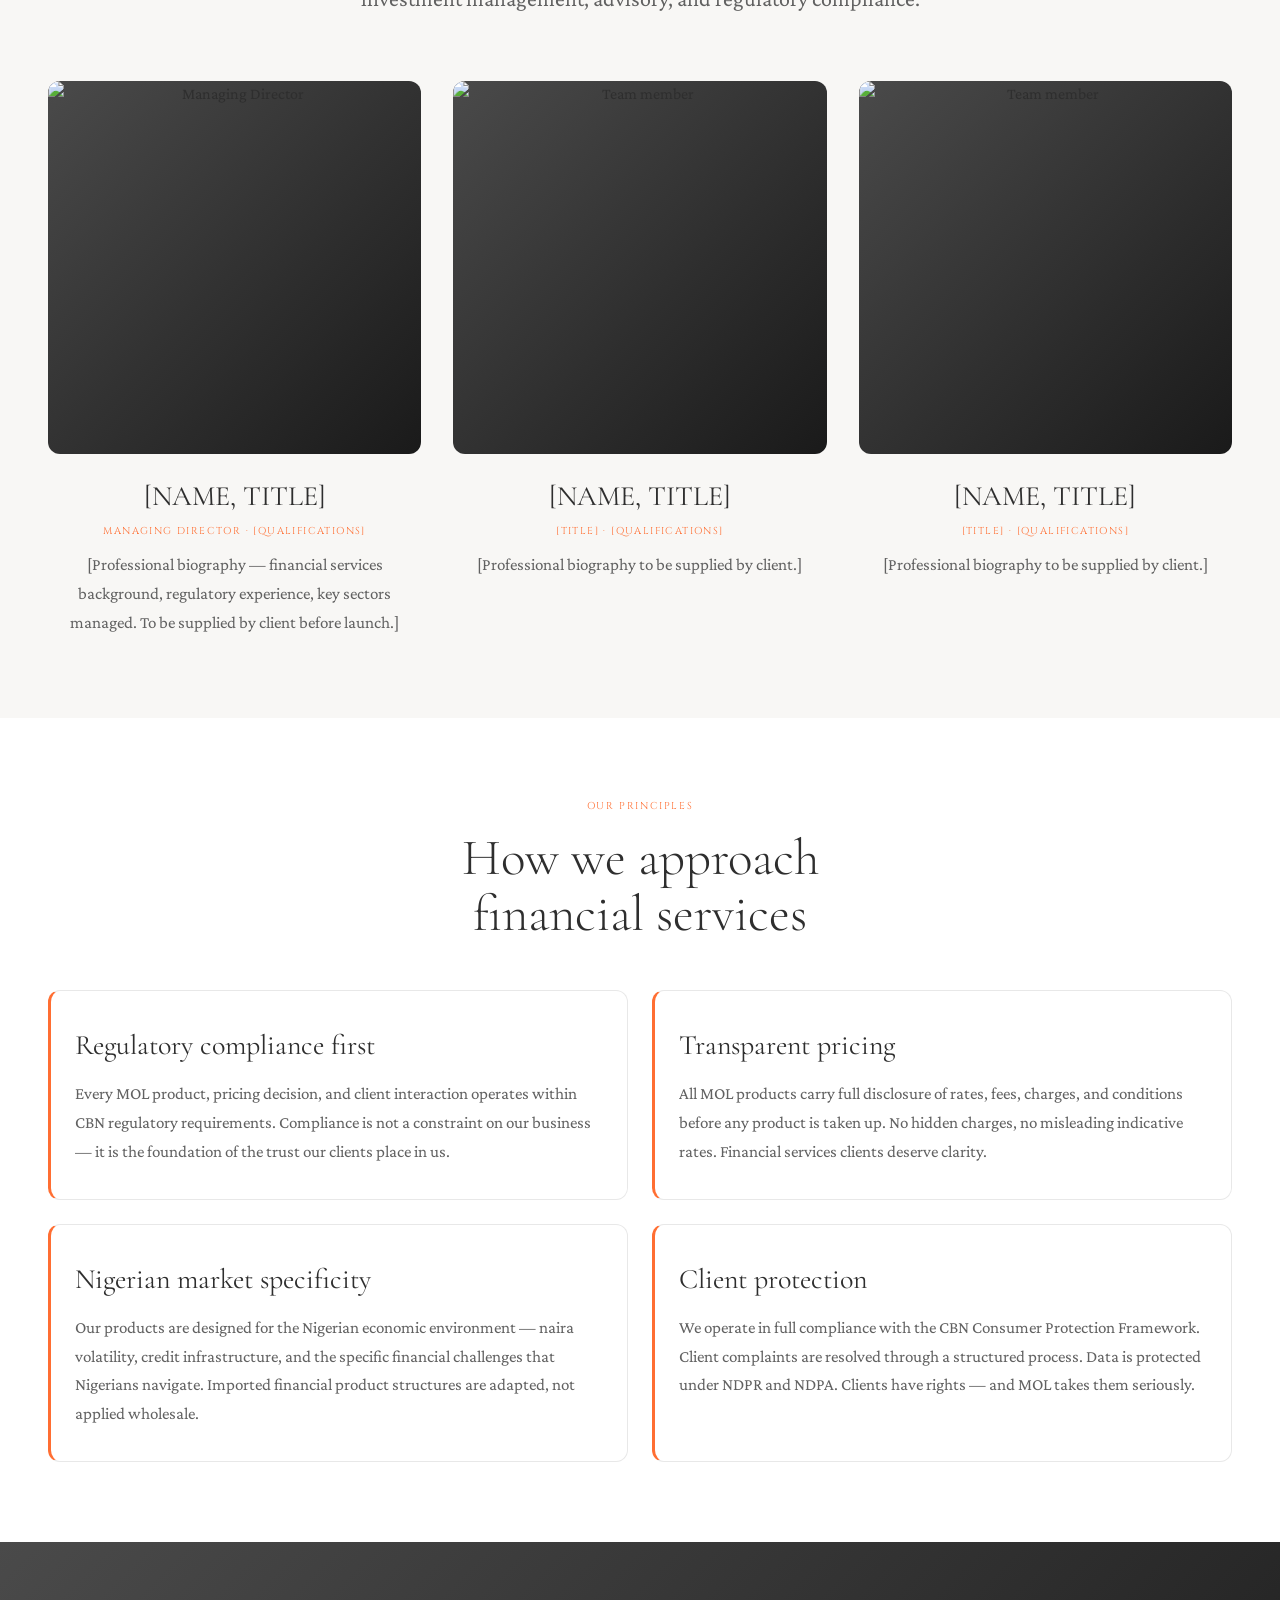
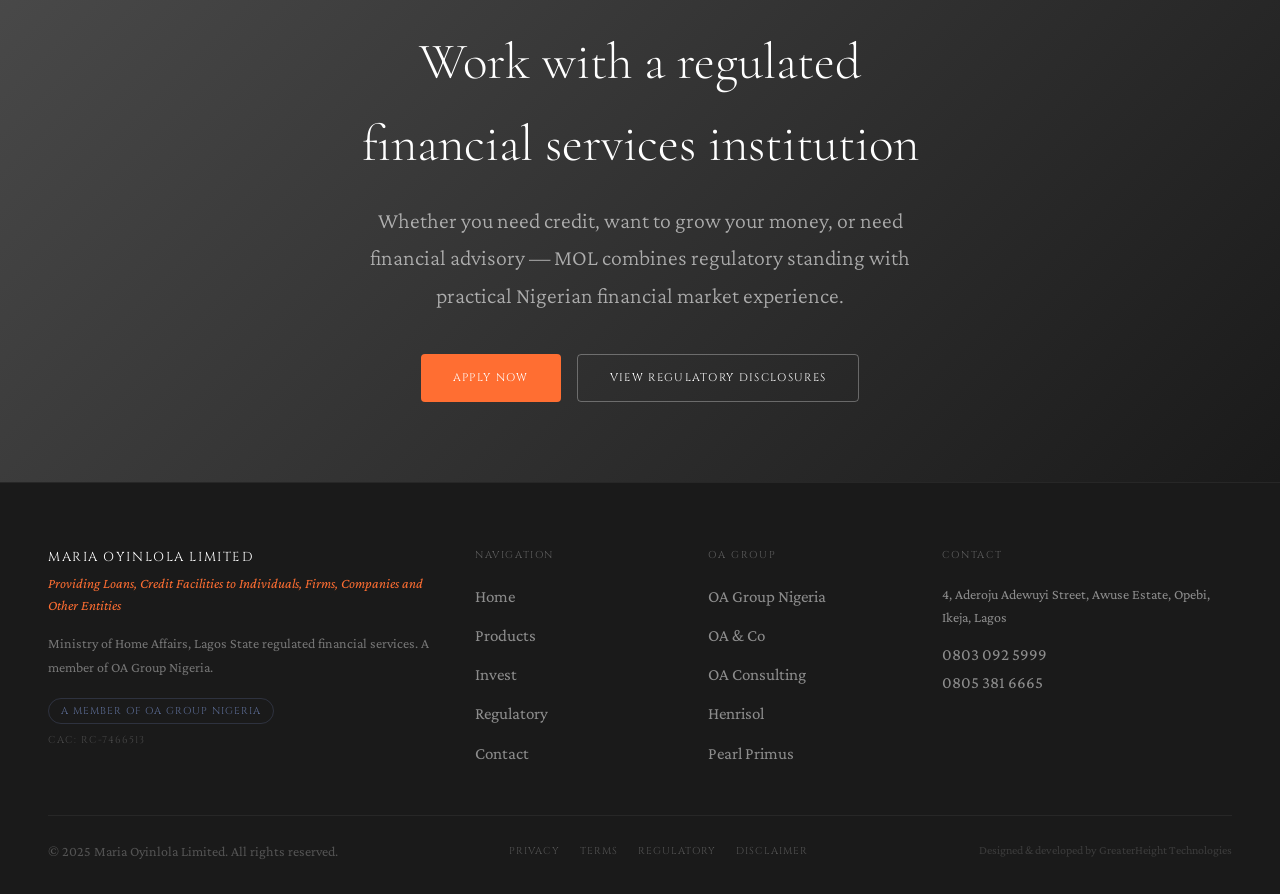
==== commit 5e8cda54: "up" ====
--- a/about/index.html
+++ b/about/index.html
@@ -42,7 +42,7 @@
       <div class="container">
         <nav aria-label="Breadcrumb" class="breadcrumb"><a href="/">MOL</a><span class="breadcrumb__sep">›</span><span class="breadcrumb__current">About</span></nav>
         <h1 style="font-family:var(--font-display);font-weight:300;font-size:clamp(2.5rem,5vw,5rem);color:var(--white);line-height:1.1;max-width:16ch;margin-bottom:var(--sp-6);">Financial services <em style="color:var(--mol-orange);">that work</em> in Nigeria</h1>
-        <p style="font-family:var(--font-body);font-size:var(--text-xl);color:rgba(255,255,255,0.6);max-width:55ch;font-weight:300;line-height:1.7;">Maria Oyinlola Limited is the financial services arm of OA Group Nigeria — established to provide Nigerians with access to regulated, professionally delivered credit, investment, advisory, and digital financing solutions.</p>
+        <p style="font-family:var(--font-body);font-size:var(--text-xl);color:rgba(255,255,255,0.6);max-width:55ch;font-weight:300;line-height:1.7;">Maria Oyinlola Limited is the financial services arm of OA Group Nigeria — established to provide Nigerians with access to regulated, professionally delivered credit, investment, advisory, solutions.</p>
       </div>
     </section>
 
@@ -60,8 +60,8 @@
             <div style="background:var(--off-white);border-radius:var(--radius-xl);padding:var(--sp-8);">
               <div style="font-family:var(--font-label);font-size:10px;letter-spacing:0.14em;text-transform:uppercase;color:var(--mol-orange);margin-bottom:var(--sp-6);">Quick Facts</div>
               <div style="display:flex;flex-direction:column;gap:var(--sp-5);">
-                <div><div style="font-family:var(--font-label);font-size:10px;letter-spacing:0.12em;text-transform:uppercase;color:var(--grey-400);margin-bottom:var(--sp-1);">Regulatory Status</div><div style="font-family:var(--font-body);font-size:var(--text-lg);color:var(--grey-800);">CBN Regulated · Licence: [CBN LICENCE: RC-XXXXXX]</div></div>
-                <div><div style="font-family:var(--font-label);font-size:10px;letter-spacing:0.12em;text-transform:uppercase;color:var(--grey-400);margin-bottom:var(--sp-1);">CAC Registration</div><div style="font-family:var(--font-body);font-size:var(--text-lg);color:var(--grey-800);">RC: [CAC: RC-XXXXXX]</div></div>
+                <div><div style="font-family:var(--font-label);font-size:10px;letter-spacing:0.12em;text-transform:uppercase;color:var(--grey-400);margin-bottom:var(--sp-1);">Regulatory Status</div><div style="font-family:var(--font-body);font-size:var(--text-lg);color:var(--grey-800);">Licence: </div></div>
+                <div><div style="font-family:var(--font-label);font-size:10px;letter-spacing:0.12em;text-transform:uppercase;color:var(--grey-400);margin-bottom:var(--sp-1);">CAC Registration</div><div style="font-family:var(--font-body);font-size:var(--text-lg);color:var(--grey-800);">CAC: RC-7466513</div></div>
                 <div><div style="font-family:var(--font-label);font-size:10px;letter-spacing:0.12em;text-transform:uppercase;color:var(--grey-400);margin-bottom:var(--sp-1);">Registered Office</div><div style="font-family:var(--font-body);font-size:var(--text-lg);color:var(--grey-800);">4, Aderoju Adewuyi Street, Off Alfred Olaiya Street, Awuse Estate, Opebi, Ikeja, Lagos State, Nigeria</div></div>
                 <div><div style="font-family:var(--font-label);font-size:10px;letter-spacing:0.12em;text-transform:uppercase;color:var(--grey-400);margin-bottom:var(--sp-1);">Group</div><div style="font-family:var(--font-body);font-size:var(--text-lg);color:var(--grey-800);">A Member of OA Group Nigeria</div></div>
               </div>
@@ -140,7 +140,7 @@
     </section>
   </main>
 
-  <footer class="footer" role="contentinfo"><div class="container"><div class="footer__grid"><div><div class="footer__brand-name">Maria Oyinlola Limited</div><div class="footer__brand-tag">Financial Solutions Built for Nigeria</div><p class="footer__desc">CBN regulated financial services. A member of OA Group Nigeria.</p><a href="https://oagroupng.com" class="footer__group-badge" target="_blank" rel="noopener">A Member of OA Group Nigeria</a><div class="footer__cac">RC: [CAC: RC-XXXXXX]</div></div><div><div class="footer__col-title">Navigation</div><nav class="footer__links"><a href="/" class="footer__link">Home</a><a href="/products/" class="footer__link">Products</a><a href="/invest/" class="footer__link">Invest</a><a href="/regulatory/" class="footer__link">Regulatory</a><a href="/contact/" class="footer__link">Contact</a></nav></div><div><div class="footer__col-title">OA Group</div><nav class="footer__links"><a href="https://oagroupng.com" class="footer__link" target="_blank" rel="noopener">OA Group Nigeria</a><a href="https://olusola-adekanola.oagroupng.com" class="footer__link" target="_blank" rel="noopener">OA & Co</a><a href="https://oaconsulting.oagroupng.com" class="footer__link" target="_blank" rel="noopener">OA Consulting</a><a href="https://henrisol.oagroupng.com" class="footer__link" target="_blank" rel="noopener">Henrisol</a><a href="https://pearlprimus.oagroupng.com" class="footer__link" target="_blank" rel="noopener">Pearl Primus</a></nav></div><div><div class="footer__col-title">Contact</div><address style="font-style:normal;"><p class="footer__contact-item">4, Aderoju Adewuyi Street, Awuse Estate, Opebi, Ikeja, Lagos</p><p class="footer__contact-item"><a href="tel:+2348030925999" class="footer__link">0803 092 5999</a><br><a href="tel:+2348053816665" class="footer__link">0805 381 6665</a></p></address></div></div><div class="footer__bottom"><p class="footer__copy">© 2025 Maria Oyinlola Limited. All rights reserved.</p><nav class="footer__legal"><a href="/privacy/">Privacy</a><a href="/terms/">Terms</a><a href="/regulatory/">Regulatory</a><a href="/disclaimer/">Disclaimer</a></nav><p class="footer__dev">Designed & developed by GreaterHeight Technologies</p></div></div></footer>
+  <footer class="footer" role="contentinfo"><div class="container"><div class="footer__grid"><div><div class="footer__brand-name">Maria Oyinlola Limited</div><div class="footer__brand-tag">Providing Loans, Credit Facilities to Individuals, Firms, Companies and Other Entities</div><p class="footer__desc">Ministry of Home Affairs, Lagos State regulated financial services. A member of OA Group Nigeria.</p><a href="https://oagroupng.com" class="footer__group-badge" target="_blank" rel="noopener">A Member of OA Group Nigeria</a><div class="footer__cac">CAC: RC-7466513</div></div><div><div class="footer__col-title">Navigation</div><nav class="footer__links"><a href="/" class="footer__link">Home</a><a href="/products/" class="footer__link">Products</a><a href="/invest/" class="footer__link">Invest</a><a href="/regulatory/" class="footer__link">Regulatory</a><a href="/contact/" class="footer__link">Contact</a></nav></div><div><div class="footer__col-title">OA Group</div><nav class="footer__links"><a href="https://oagroupng.com" class="footer__link" target="_blank" rel="noopener">OA Group Nigeria</a><a href="https://olusolaadekanola.oagroupng.com" class="footer__link" target="_blank" rel="noopener">OA & Co</a><a href="https://oaconsulting.oagroupng.com" class="footer__link" target="_blank" rel="noopener">OA Consulting</a><a href="https://henrisol.oagroupng.com" class="footer__link" target="_blank" rel="noopener">Henrisol</a><a href="https://pearlprimus.oagroupng.com" class="footer__link" target="_blank" rel="noopener">Pearl Primus</a></nav></div><div><div class="footer__col-title">Contact</div><address style="font-style:normal;"><p class="footer__contact-item">4, Aderoju Adewuyi Street, Awuse Estate, Opebi, Ikeja, Lagos</p><p class="footer__contact-item"><a href="tel:+2348030925999" class="footer__link">0803 092 5999</a><br><a href="tel:+2348053816665" class="footer__link">0805 381 6665</a></p></address></div></div><div class="footer__bottom"><p class="footer__copy">© 2025 Maria Oyinlola Limited. All rights reserved.</p><nav class="footer__legal"><a href="/privacy/">Privacy</a><a href="/terms/">Terms</a><a href="/regulatory/">Regulatory</a><a href="/disclaimer/">Disclaimer</a></nav><p class="footer__dev">Designed & developed by GreaterHeight Technologies</p></div></div></footer>
   <button id="backToTop" aria-label="Back to top" style="position:fixed;bottom:2rem;right:2rem;width:44px;height:44px;border-radius:50%;background:var(--mol-orange);border:none;color:var(--white);font-size:18px;display:flex;align-items:center;justify-content:center;opacity:0;pointer-events:none;transition:opacity 0.3s;z-index:500;cursor:pointer;">↑</button>
   <div class="cookie-banner" id="cookieBanner"><p class="cookie-banner__text">We use cookies. <a href="/privacy/" style="color:var(--mol-orange);">Privacy Policy</a>.</p><div class="cookie-banner__actions"><button id="cookieAccept" class="btn btn-orange" style="padding:0.5rem 1.25rem;font-size:11px;">Accept</button><button id="cookieDecline" class="btn btn-outline" style="padding:0.5rem 1.25rem;font-size:11px;">Decline</button></div></div>
   <script src="/js/navigation.js" defer></script><script src="/js/main.js" defer></script>
